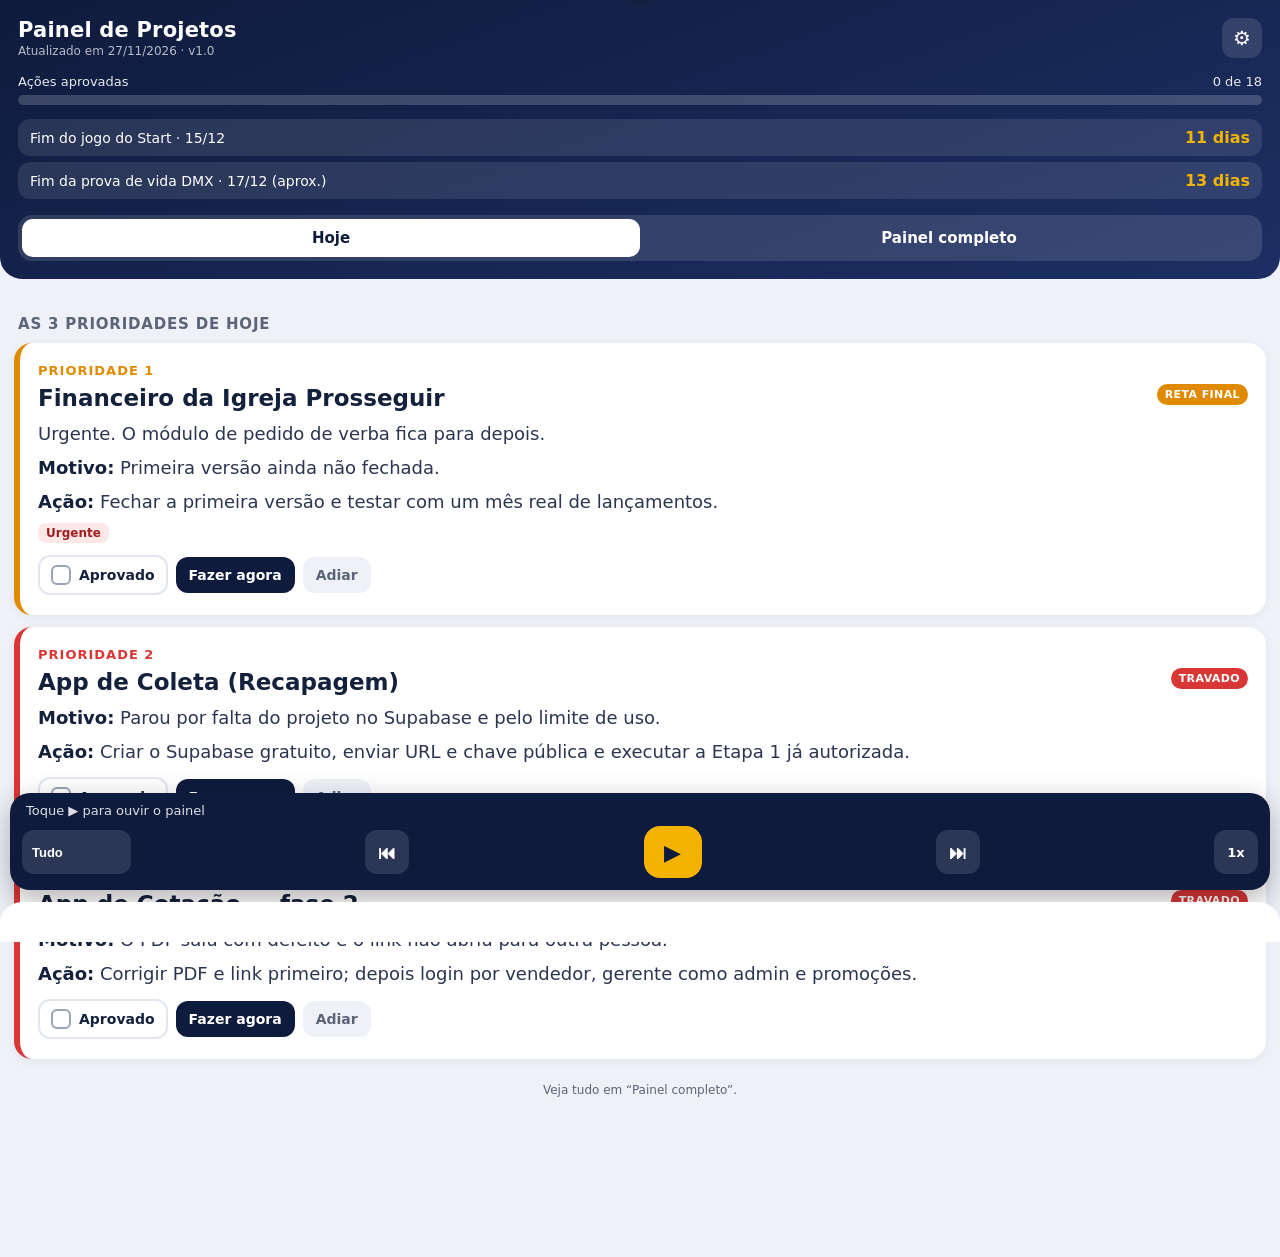
==== painel/index.html @ 4a99738c "Painel de Projetos: app" ====
<!DOCTYPE html>
<html lang="pt-BR">
<head>
<meta charset="utf-8">
<meta name="viewport" content="width=device-width,initial-scale=1,viewport-fit=cover">
<title>Painel de Projetos</title>
<meta name="theme-color" content="#0f1b3d">
<link rel="manifest" href="manifest.json">
<link rel="icon" href="icon.svg" type="image/svg+xml">
<link rel="apple-touch-icon" href="icon.svg">
<style>
:root{
  --bg:#eef1f7;--card:#fff;--ink:#14213d;--muted:#5b6478;--line:#e2e6ef;
  --navy:#0f1b3d;--navy2:#1d2f63;--gold:#f5b301;
  --noar:#14a44d;--final:#e08a00;--travado:#d93636;--ideia:#7a4cd9;
}
*{box-sizing:border-box;-webkit-tap-highlight-color:transparent}
html,body{margin:0;background:var(--bg);color:var(--ink);font-family:system-ui,-apple-system,"Segoe UI",Roboto,sans-serif;overflow-x:hidden}
body{padding-bottom:calc(150px + env(safe-area-inset-bottom))}
button{font:inherit;cursor:pointer}
header{background:linear-gradient(160deg,var(--navy),var(--navy2));color:#fff;padding:calc(18px + env(safe-area-inset-top)) 18px 18px;border-radius:0 0 22px 22px}
.top{display:flex;align-items:center;justify-content:space-between}
.top h1{font-size:21px;margin:0;letter-spacing:.2px}
.top small{display:block;opacity:.7;font-size:12px;margin-top:2px}
.gear{background:rgba(255,255,255,.12);border:0;color:#fff;width:40px;height:40px;border-radius:12px;font-size:20px}
.prog{margin-top:16px}
.prog .lbl{display:flex;justify-content:space-between;font-size:13px;opacity:.9}
.bar{height:10px;background:rgba(255,255,255,.18);border-radius:10px;margin-top:6px;overflow:hidden}
.bar i{display:block;height:100%;background:var(--gold);border-radius:10px;transition:width .4s}
.prazos{display:flex;flex-direction:column;gap:6px;margin-top:14px}
.prazo{display:flex;justify-content:space-between;align-items:center;background:rgba(255,255,255,.1);padding:9px 12px;border-radius:12px;font-size:14px}
.prazo b{color:var(--gold);font-size:16px}
.seg{display:flex;background:rgba(255,255,255,.12);border-radius:14px;padding:4px;margin-top:16px}
.seg button{flex:1;border:0;background:transparent;color:#fff;padding:10px;border-radius:11px;font-weight:600;font-size:15px}
.seg button.on{background:#fff;color:var(--navy)}
.previa{background:#fff4e0;color:#8a5600;font-size:13px;line-height:1.4;padding:10px 14px;margin:12px 14px 0;border-radius:12px;font-weight:600}
main{padding:14px 14px 0}
.stats{display:grid;grid-template-columns:repeat(4,1fr);gap:8px;margin-bottom:6px}
.stat{background:var(--card);border-radius:14px;padding:10px 4px;text-align:center;border-top:4px solid}
.stat b{display:block;font-size:22px}
.stat span{font-size:11px;color:var(--muted)}
h2{font-size:15px;text-transform:uppercase;letter-spacing:.8px;color:var(--muted);margin:22px 4px 10px;display:flex;align-items:center;gap:8px}
h2 .dot{width:10px;height:10px;border-radius:50%}
.card{background:var(--card);border-radius:18px;padding:15px 15px 14px;margin-bottom:12px;box-shadow:0 2px 10px rgba(20,33,61,.06);border-left:6px solid var(--c);transition:box-shadow .3s,transform .3s}
.card.reading{box-shadow:0 0 0 3px var(--gold),0 6px 20px rgba(20,33,61,.18);transform:scale(1.01)}
.card.adiado{opacity:.6}
.card .hd{display:flex;justify-content:space-between;gap:10px;align-items:flex-start}
.card h3{margin:0;font-size:17px;line-height:1.25}
.tag{flex:none;font-size:11px;font-weight:700;color:#fff;background:var(--c);padding:4px 8px;border-radius:20px;text-transform:uppercase;letter-spacing:.4px}
.card p{margin:8px 0 0;font-size:15px;line-height:1.45;color:#2b3550}
.card .k{font-weight:700;color:var(--ink)}
.flags{display:flex;flex-wrap:wrap;gap:6px;margin-top:8px}
.flag{font-size:12px;background:#fff4e0;color:#8a5600;padding:3px 8px;border-radius:8px;font-weight:600}
.flag.red{background:#fde7e7;color:#a01d1d}
.flag.blue{background:#e6edff;color:#1d3a8a}
.acts{display:flex;gap:8px;margin-top:12px;align-items:center;flex-wrap:wrap}
.chk{display:flex;align-items:center;gap:8px;border:2px solid var(--line);border-radius:12px;padding:8px 11px;font-weight:600;font-size:14px;background:#fff;color:var(--ink)}
.chk .box{width:20px;height:20px;border-radius:6px;border:2px solid #9aa3b5;display:grid;place-items:center;font-size:14px;color:#fff}
.chk.on{border-color:var(--noar);background:#ebf8f0}
.chk.on .box{background:var(--noar);border-color:var(--noar)}
.btn{border:0;border-radius:12px;padding:10px 13px;font-weight:700;font-size:14px}
.btn.go{background:var(--navy);color:#fff}
.btn.later{background:#eef1f7;color:var(--muted)}
.hoje .card{padding:20px 18px}
.hoje .card h3{font-size:23px}
.hoje .card p{font-size:18px}
.hoje .num{font-size:13px;font-weight:800;color:var(--c);letter-spacing:1px;margin-bottom:6px}
.dec{background:var(--card);border-radius:18px;padding:15px;margin-bottom:12px}
.dec h3{margin:0 0 10px;font-size:16px}
.opts{display:flex;flex-direction:column;gap:8px}
.opt{border:2px solid var(--line);background:#fff;border-radius:12px;padding:11px;text-align:left;font-weight:600;font-size:15px;color:var(--ink)}
.opt.on{border-color:var(--navy);background:#e9eefc}
.foot{text-align:center;color:var(--muted);font-size:12px;margin:24px 0 10px}
.player{position:fixed;left:10px;right:10px;bottom:calc(10px + env(safe-area-inset-bottom));background:var(--navy);color:#fff;border-radius:20px;padding:10px 12px 12px;box-shadow:0 10px 30px rgba(0,0,0,.3);z-index:20}
.player .now{font-size:13px;opacity:.85;white-space:nowrap;overflow:hidden;text-overflow:ellipsis;margin:0 4px 8px}
.player .row{display:flex;align-items:center;justify-content:space-between;gap:8px}
.pb{background:rgba(255,255,255,.12);border:0;color:#fff;border-radius:12px;height:44px;min-width:44px;font-size:18px;font-weight:700}
.pb.play{background:var(--gold);color:var(--navy);width:58px;height:52px;border-radius:16px;font-size:22px}
.pb.small{font-size:13px;padding:0 10px}
select.pb{appearance:none;padding:0 10px;font-size:13px}
select.pb option{color:#000}
.veil{position:fixed;inset:0;background:rgba(10,15,30,.5);z-index:30;display:none}
.veil.on{display:block}
.sheet{position:fixed;left:0;right:0;bottom:0;background:#fff;border-radius:22px 22px 0 0;padding:18px 18px calc(22px + env(safe-area-inset-bottom));z-index:31;transform:translateY(105%);transition:transform .25s;max-height:86vh;overflow-y:auto}
.sheet.on{transform:none}
.sheet h3{margin:0 0 10px;font-size:19px}
.sheet pre{white-space:pre-wrap;font-family:inherit;font-size:15px;line-height:1.5;background:#f3f5fa;border-radius:14px;padding:14px;margin:0 0 12px}
.sheet .row{display:flex;flex-direction:column;gap:8px}
.sheet .btn{padding:14px;font-size:16px;text-align:center;text-decoration:none;display:block}
.sheet .btn.wa{background:#1faa53;color:#fff}
.sheet .btn.ln{background:var(--gold);color:var(--navy)}
.sheet label{display:block;font-weight:600;font-size:14px;margin:12px 0 6px}
.sheet input{width:100%;padding:12px;border:2px solid var(--line);border-radius:12px;font-size:16px}
.sheet .note{font-size:13px;color:var(--muted);line-height:1.45;margin-top:10px}
.toast{position:fixed;left:50%;top:calc(16px + env(safe-area-inset-top));transform:translate(-50%,-150%);background:var(--ink);color:#fff;padding:12px 16px;border-radius:14px;font-size:14px;z-index:40;transition:transform .3s;max-width:90vw;text-align:center}
.toast.on{transform:translate(-50%,0)}
</style>
</head>
<body>
<header>
  <div class="top">
    <div><h1>Painel de Projetos</h1><small id="upd"></small></div>
    <button class="gear" id="gear" aria-label="Configurações">⚙</button>
  </div>
  <div class="prog">
    <div class="lbl"><span>Ações aprovadas</span><span id="progTxt"></span></div>
    <div class="bar"><i id="progBar"></i></div>
  </div>
  <div class="prazos" id="prazos"></div>
  <div class="seg"><button id="tHoje" class="on">Hoje</button><button id="tTudo">Painel completo</button></div>
</header>
<div class="previa" id="previa" hidden>Prévia no Claude. Tudo funciona aqui, menos a voz do ElevenLabs e o download do backup: esses dois só funcionam no site publicado.</div>
<main id="main"></main>

<div class="player">
  <div class="now" id="now">Toque ▶ para ouvir o painel</div>
  <div class="row">
    <select class="pb" id="filtro" aria-label="O que ouvir">
      <option value="tudo">Tudo</option>
      <option value="travados">Só travados</option>
      <option value="hoje">Ações de hoje</option>
    </select>
    <button class="pb" id="prev" aria-label="Anterior">⏮</button>
    <button class="pb play" id="play" aria-label="Tocar">▶</button>
    <button class="pb" id="next" aria-label="Próximo">⏭</button>
    <button class="pb small" id="vel">1,0x</button>
  </div>
</div>
<audio id="aud" preload="auto"></audio>

<div class="veil" id="veil"></div>
<div class="sheet" id="sheet"></div>
<div class="toast" id="toast"></div>

<script src="data.js"></script>
<script>
const D = window.PAINEL;
const PREVIA = !!window.PREVIA;
const KEY = "painel-denilson-v1";
let st = {aprov:{}, adiado:{}, dec:{}, aba:"hoje", vel:1, pin:""};
try{ Object.assign(st, JSON.parse(localStorage.getItem(KEY)||"{}")); }catch(e){}
const save = ()=>{ try{localStorage.setItem(KEY, JSON.stringify(st));}catch(e){} };
const $ = s=>document.querySelector(s);
const byId = Object.fromEntries(D.projetos.map(p=>[p.id,p]));
const COR = {noar:"var(--noar)", final:"var(--final)", travado:"var(--travado)", ideia:"var(--ideia)"};
const NOME = {noar:"No ar", final:"Reta final", travado:"Travado", ideia:"Ideia"};
const esc = s=>String(s??"").replace(/[&<>"]/g,c=>({"&":"&amp;","<":"&lt;",">":"&gt;",'"':"&quot;"}[c]));
const fmt = iso=>{const [y,m,d]=iso.split("-");return d+"/"+m+"/"+y};
const dias = iso=>Math.ceil((new Date(iso+"T23:59:59")-new Date())/864e5);
if(PREVIA) $("#previa").hidden=false;

function toast(t){const e=$("#toast");e.textContent=t;e.classList.add("on");clearTimeout(e._t);e._t=setTimeout(()=>e.classList.remove("on"),2600)}

function header(){
  $("#upd").textContent = "Atualizado em "+fmt(D.atualizado)+" · v"+D.versao;
  const comAcao = D.projetos.filter(p=>p.acao);
  const ok = comAcao.filter(p=>st.aprov[p.id]).length;
  $("#progTxt").textContent = ok+" de "+comAcao.length;
  $("#progBar").style.width = (comAcao.length? ok/comAcao.length*100:0)+"%";
  $("#prazos").innerHTML = D.prazos.map(z=>{const n=dias(z.data);
    return `<div class="prazo"><span>${esc(z.titulo)} · ${fmt(z.data).slice(0,5)}${z.aprox?" (aprox.)":""}</span><b>${n<0?"passou":n===0?"hoje":n+(n===1?" dia":" dias")}</b></div>`}).join("");
  $("#tHoje").classList.toggle("on", st.aba==="hoje");
  $("#tTudo").classList.toggle("on", st.aba!=="hoje");
}

function cardHTML(p, n){
  const ad = st.adiado[p.id];
  const flags = [];
  if(p.urgente) flags.push('<span class="flag red">Urgente</span>');
  if(p.prazo) flags.push(`<span class="flag">Prazo ${fmt(p.prazo).slice(0,5)} · ${Math.max(0,dias(p.prazo))} dias</span>`);
  if(p.notebook) flags.push('<span class="flag blue">Dia do notebook</span>');
  if(ad) flags.push(`<span class="flag">Adiado em ${ad}</span>`);
  let acts = "";
  if(p.acao){
    acts = `<div class="acts">
      <button class="chk ${st.aprov[p.id]?"on":""}" data-ap="${p.id}"><span class="box">✓</span>Aprovado</button>
      ${p.agora?`<button class="btn go" data-go="${p.id}">Fazer agora</button>`:""}
      <button class="btn later" data-ad="${p.id}">${ad?"Retomar":"Adiar"}</button></div>`;
  }
  return `<article class="card ${ad?"adiado":""}" id="c-${p.id}" style="--c:${COR[p.estado]}">
    ${n?`<div class="num">PRIORIDADE ${n}</div>`:""}
    <div class="hd"><h3>${esc(p.titulo)}</h3><span class="tag">${NOME[p.estado]}</span></div>
    ${p.resumo?`<p>${esc(p.resumo)}</p>`:""}
    ${p.motivo?`<p><span class="k">Motivo:</span> ${esc(p.motivo)}</p>`:""}
    ${p.acao?`<p><span class="k">Ação:</span> ${esc(p.acao)}</p>`:""}
    ${flags.length?`<div class="flags">${flags.join("")}</div>`:""}
    ${acts}</article>`;
}

function render(){
  header();
  const m = $("#main");
  if(st.aba==="hoje"){
    m.className="hoje";
    m.innerHTML = `<h2>As 3 prioridades de hoje</h2>` + D.hoje.map((id,i)=>cardHTML(byId[id], i+1)).join("")
      + `<div class="foot">Veja tudo em “Painel completo”.</div>`;
    return;
  }
  m.className="";
  const cont = e=>D.projetos.filter(p=>p.estado===e).length;
  let h = `<div class="stats">${["noar","final","travado","ideia"].map(e=>`<div class="stat" style="border-color:${COR[e]}"><b>${cont(e)}</b><span>${{noar:"No ar",final:"Andamento",travado:"Pendentes",ideia:"Ideias"}[e]}</span></div>`).join("")}</div>`;
  const ordem = [["final","Em andamento"],["travado","Pendentes"],["noar","Concluídos e no ar"],["ideia","Ideias"]];
  for(const [e,t] of ordem){
    const lista = D.projetos.filter(p=>p.estado===e).sort((a,b)=>(!!st.adiado[a.id])-(!!st.adiado[b.id]));
    h += `<h2><span class="dot" style="background:${COR[e]}"></span>${t}</h2>` + lista.map(p=>cardHTML(p)).join("");
  }
  h += `<h2><span class="dot" style="background:var(--navy)"></span>Decisões pendentes</h2>`;
  h += D.decisoes.map(d=>`<div class="dec" id="d-${d.id}"><h3>${esc(d.pergunta)}</h3><div class="opts">${d.opcoes.map((o,i)=>`<button class="opt ${st.dec[d.id]===i?"on":""}" data-dec="${d.id}" data-i="${i}">${st.dec[d.id]===i?"✓ ":""}${esc(o)}</button>`).join("")}</div></div>`).join("");
  h += `<div class="foot">Toque de novo numa opção para desmarcar.</div>`;
  m.innerHTML = h;
}

document.addEventListener("click", ev=>{
  const b = ev.target.closest("button"); if(!b) return;
  if(b.dataset.ap){ const id=b.dataset.ap; st.aprov[id]=!st.aprov[id]; if(!st.aprov[id]) delete st.aprov[id]; save(); render(); if(st.aprov[id]) toast("Aprovado ✓"); }
  else if(b.dataset.ad){ const id=b.dataset.ad; if(st.adiado[id]) delete st.adiado[id]; else st.adiado[id]=new Date().toLocaleDateString("pt-BR").slice(0,5); save(); render(); }
  else if(b.dataset.go){ abrirAgora(byId[b.dataset.go]); }
  else if(b.dataset.dec){ const id=b.dataset.dec, i=+b.dataset.i; if(st.dec[id]===i) delete st.dec[id]; else st.dec[id]=i; save(); render(); }
});
$("#tHoje").onclick=()=>{st.aba="hoje";save();render();scrollTo(0,0)};
$("#tTudo").onclick=()=>{st.aba="tudo";save();render()};

function abrirSheet(html){ $("#sheet").innerHTML=html; $("#sheet").classList.add("on"); $("#veil").classList.add("on"); }
function fechar(){ $("#sheet").classList.remove("on"); $("#veil").classList.remove("on"); }
$("#veil").onclick=fechar;
function abrirAgora(p){
  const a=p.agora;
  if(a.tipo==="decisao"){ st.aba="tudo"; save(); render(); setTimeout(()=>document.getElementById("d-"+a.ref)?.scrollIntoView({behavior:"smooth",block:"center"}),50); return; }
  let dica, botoes = `<button class="btn later" id="copiar">Só copiar o texto</button>`;
  if(a.para==="claude"){ dica="Mensagem pronta para o Claude. Toque no botão amarelo: o Claude abre com ela já escrita, é só enviar.";
    botoes = `<a class="btn ln" target="_blank" rel="noopener" href="https://claude.ai/new?q=${encodeURIComponent(a.texto)}">Mandar para o Claude</a>` + botoes; }
  else if(a.tipo==="whats"){ dica="Mensagem pronta. Toque no botão verde, escolha o contato no WhatsApp e envie.";
    botoes = `<a class="btn wa" target="_blank" rel="noopener" href="https://wa.me/?text=${encodeURIComponent(a.texto)}">Enviar no WhatsApp</a>` + botoes; }
  else if(a.tipo==="link"){ dica="Passo a passo. Toque no botão amarelo para abrir o lugar certo e siga os passos abaixo.";
    botoes = `<a class="btn ln" target="_blank" rel="noopener" href="${esc(a.url)}">${esc(a.rotulo)}</a>` + botoes; }
  else dica="Passo a passo para você seguir.";
  abrirSheet(`<h3>${esc(p.titulo)}</h3><div class="note" style="margin:0 0 10px;font-size:15px;color:var(--ink)">${dica}</div><pre>${esc(a.texto)}</pre><div class="row">${botoes}<button class="btn later" id="fch">Fechar</button></div>`);
  $("#copiar").onclick=()=>{ try{ navigator.clipboard.writeText(a.texto).then(()=>toast("Texto copiado"),()=>toast("Segure o texto para copiar")); }catch(e){ toast("Segure o texto para copiar"); } };
  $("#fch").onclick=fechar;
}

$("#gear").onclick=()=>{
  abrirSheet(`<h3>Configurações</h3>
   <label>PIN da voz (só se você cadastrar PAINEL_PIN no Netlify)</label>
   <input id="pin" type="password" inputmode="numeric" value="${esc(st.pin)}" placeholder="Ex.: 4 a 8 números">
   <div class="note">A voz é sempre a do ElevenLabs. A voz do navegador não é usada em nenhuma situação.</div>
   <label>Backup das marcações</label>
   <div class="row">
     <button class="btn go" id="bk">Baixar backup</button>
     <button class="btn later" id="rs">Restaurar backup</button>
     <button class="btn later" id="lc">Limpar áudios guardados</button>
   </div>
   <div class="note">Último backup: ${st.ultimoBackup||"nunca"}</div>
   <input type="file" id="arq" accept="application/json" hidden>
   <div class="row" style="margin-top:14px"><button class="btn go" id="okc">Salvar e fechar</button></div>`);
  $("#okc").onclick=()=>{ st.pin=$("#pin").value.trim(); save(); fechar(); toast("Salvo"); };
  $("#bk").onclick=()=>{ if(PREVIA){ toast("Na prévia não dá para baixar. No site publicado funciona."); return; }
    st.ultimoBackup=new Date().toLocaleString("pt-BR"); save();
    const b=new Blob([JSON.stringify(st,null,1)],{type:"application/json"}); const a=document.createElement("a");
    a.href=URL.createObjectURL(b); a.download="painel-backup-"+new Date().toISOString().slice(0,10)+".json"; a.click(); };
  $("#rs").onclick=()=>$("#arq").click();
  $("#arq").onchange=e=>{ const f=e.target.files[0]; if(!f) return; f.text().then(t=>{ try{ Object.assign(st, JSON.parse(t)); save(); fechar(); render(); toast("Backup restaurado"); }catch(x){ toast("Arquivo inválido"); } }); };
  $("#lc").onclick=async()=>{ try{ if(window.caches) await caches.delete("painel-audio"); }catch(e){} toast("Áudios apagados; serão gerados de novo"); };
};

// ---------- VOZ ELEVENLABS ----------
const aud = $("#aud");
let fila=[], pos=0, tocando=false;
const hash = s=>{let h=5381;for(const c of s)h=((h<<5)+h+c.codePointAt(0))|0;return (h>>>0).toString(36)};
function montarFila(){
  const f=$("#filtro").value;
  if(f==="hoje") return D.hoje.map(id=>byId[id]);
  if(f==="travados") return D.projetos.filter(p=>p.estado==="travado");
  const ord=["final","travado","noar","ideia"];
  return [{id:"resumo",titulo:"Resumo do painel",fala:D.resumoFala}, ...ord.flatMap(e=>D.projetos.filter(p=>p.estado===e))];
}
async function obterAudio(item){
  if(PREVIA) throw new Error("previa");
  const chave = "/voz/"+item.id+"-"+hash(item.fala);
  const cache = window.caches ? await caches.open("painel-audio") : null;
  if(cache){ const r = await cache.match(chave); if(r) return URL.createObjectURL(await r.blob()); }
  try{ const r = await fetch("audio/"+item.id+".mp3"); if(r.ok && (r.headers.get("content-type")||"").includes("audio")){ const b=await r.blob(); return URL.createObjectURL(b); } }catch(e){}
  const r = await fetch("/.netlify/functions/tts",{method:"POST",headers:{"Content-Type":"application/json","x-painel-pin":st.pin||""},body:JSON.stringify({text:item.fala})});
  if(r.status===401) throw new Error("pin");
  if(!r.ok) throw new Error("off");
  const b = await r.blob();
  if(cache) await cache.put(chave, new Response(b,{headers:{"Content-Type":"audio/mpeg"}}));
  return URL.createObjectURL(b);
}
function marcar(item){
  document.querySelectorAll(".card.reading").forEach(c=>c.classList.remove("reading"));
  const el=document.getElementById("c-"+item.id);
  if(el){ el.classList.add("reading"); el.scrollIntoView({behavior:"smooth",block:"center"}); }
  $("#now").textContent = "🔊 "+(pos+1)+"/"+fila.length+" · "+item.titulo;
  try{ if("mediaSession" in navigator) navigator.mediaSession.metadata = new MediaMetadata({title:item.titulo, artist:"Painel de Projetos", artwork:[{src:"icon.svg",sizes:"any",type:"image/svg+xml"}]}); }catch(e){}
}
let timerPrevia=null;
async function tocar(i){
  clearTimeout(timerPrevia);
  if(i<0||i>=fila.length){ parar(); $("#now").textContent="Fim da leitura ✓"; return; }
  pos=i; const item=fila[i];
  if(st.aba==="hoje" && $("#filtro").value!=="hoje" && !document.getElementById("c-"+item.id) && item.id!=="resumo"){ st.aba="tudo"; render(); }
  marcar(item); $("#now").textContent += " (preparando voz…)";
  try{
    aud.src = await obterAudio(item); aud.playbackRate=st.vel; await aud.play();
    tocando=true; $("#play").textContent="⏸"; marcar(item);
    if(fila[i+1]) obterAudio(fila[i+1]).catch(()=>{});
  }catch(e){
    if(e.message==="previa"){
      // Simula a leitura: destaca um cartão de cada vez, sem som.
      tocando=true; $("#play").textContent="⏸"; marcar(item);
      $("#now").textContent += " · sem som na prévia";
      timerPrevia=setTimeout(()=>{ if(tocando) tocar(pos+1); }, Math.max(2500, item.fala.length*45/st.vel));
      return;
    }
    parar();
    if(e.message==="pin") toast("PIN da voz incorreto. Ajuste na engrenagem ⚙");
    else { $("#now").textContent="Voz ElevenLabs ainda não ativada neste site"; toast("Voz desligada: falta cadastrar a chave do ElevenLabs no Netlify. Veja o cartão “Painel de Projetos — voz”."); }
  }
}
function parar(){ clearTimeout(timerPrevia); aud.pause(); tocando=false; $("#play").textContent="▶"; }
aud.onended=()=>tocar(pos+1);
$("#play").onclick=()=>{
  if(tocando){ parar(); return; }
  if(!PREVIA && aud.src && !aud.ended && aud.currentTime>0){ aud.play(); tocando=true; $("#play").textContent="⏸"; return; }
  if(!fila.length) fila=montarFila();
  tocar(PREVIA?pos:0);
};
$("#next").onclick=()=>{ if(!fila.length) fila=montarFila(); tocar(pos+1); };
$("#prev").onclick=()=>{ if(!fila.length) fila=montarFila(); tocar(Math.max(0,pos-1)); };
$("#filtro").onchange=()=>{ parar(); aud.removeAttribute("src"); fila=montarFila(); pos=0; $("#now").textContent="Toque ▶ para ouvir"; };
const VELS=[0.9,1,1.15,1.3];
const velTxt=()=>$("#vel").textContent=String(st.vel).replace(".",",")+"x";
$("#vel").onclick=()=>{ st.vel=VELS[(VELS.indexOf(st.vel)+1)%VELS.length]; aud.playbackRate=st.vel; save(); velTxt(); };
try{ if("mediaSession" in navigator){
  navigator.mediaSession.setActionHandler("play",()=>$("#play").click());
  navigator.mediaSession.setActionHandler("pause",()=>parar());
  navigator.mediaSession.setActionHandler("nexttrack",()=>$("#next").click());
  navigator.mediaSession.setActionHandler("previoustrack",()=>$("#prev").click());
} }catch(e){}
velTxt(); render();
if(!PREVIA && "serviceWorker" in navigator) navigator.serviceWorker.register("sw.js");
</script>
</body>
</html>
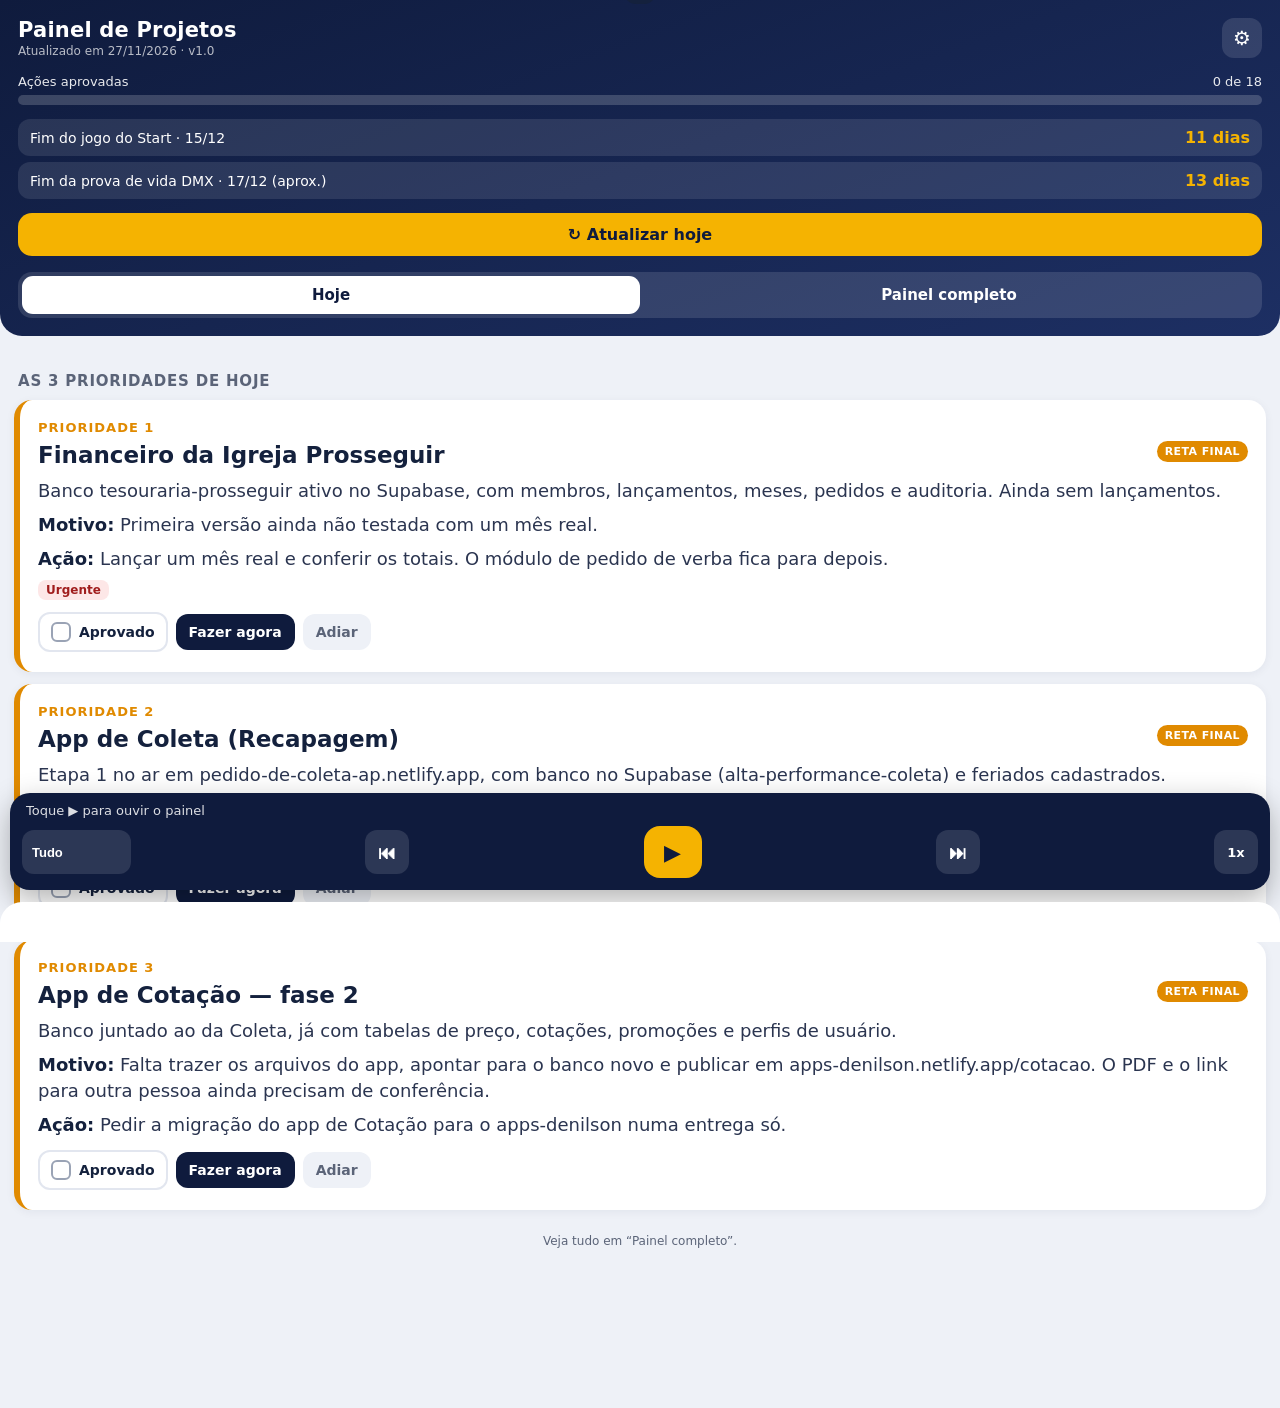
==== commit 2848339d: "Painel: botão Atualizar hoje" ====
--- a/painel/index.html
+++ b/painel/index.html
@@ -23,6 +23,7 @@
 .top h1{font-size:21px;margin:0;letter-spacing:.2px}
 .top small{display:block;opacity:.7;font-size:12px;margin-top:2px}
 .gear{background:rgba(255,255,255,.12);border:0;color:#fff;width:40px;height:40px;border-radius:12px;font-size:20px}
+.atual{display:flex;align-items:center;justify-content:center;gap:8px;margin-top:14px;background:var(--gold);color:var(--navy);text-decoration:none;font-weight:800;font-size:16px;padding:12px;border-radius:14px}
 .prog{margin-top:16px}
 .prog .lbl{display:flex;justify-content:space-between;font-size:13px;opacity:.9}
 .bar{height:10px;background:rgba(255,255,255,.18);border-radius:10px;margin-top:6px;overflow:hidden}
@@ -107,6 +108,7 @@
     <div class="bar"><i id="progBar"></i></div>
   </div>
   <div class="prazos" id="prazos"></div>
+  <a class="atual" id="atual" target="_blank" rel="noopener">↻ Atualizar hoje</a>
   <div class="seg"><button id="tHoje" class="on">Hoje</button><button id="tTudo">Painel completo</button></div>
 </header>
 <div class="previa" id="previa" hidden>Prévia no Claude. Tudo funciona aqui, menos a voz do ElevenLabs e o download do backup: esses dois só funcionam no site publicado.</div>
@@ -148,6 +150,8 @@
 const fmt = iso=>{const [y,m,d]=iso.split("-");return d+"/"+m+"/"+y};
 const dias = iso=>Math.ceil((new Date(iso+"T23:59:59")-new Date())/864e5);
 if(PREVIA) $("#previa").hidden=false;
+const PEDIDO_ATUALIZAR = "Atualize hoje o meu Painel de Projetos (use a skill publicar-sem-notebook).\n1. Leia painel/data.js no GitHub Denidssecia/teste-publicacao, pelo Zapier.\n2. Busque as novidades: pastas e mudanças recentes do repositório, sites no Netlify, projetos e tabelas do Supabase e o que está na minha memória.\n3. Mude os cartões que avançaram (pendente, andamento, no ar), atualize a data e o resumo falado, com números por extenso.\n4. Publique o data.js pelo Zapier e confira em apps-denilson.netlify.app/painel.\n5. Me diga em poucas linhas o que mudou.";
+$("#atual").href = "https://claude.ai/new?q="+encodeURIComponent(PEDIDO_ATUALIZAR);
 
 function toast(t){const e=$("#toast");e.textContent=t;e.classList.add("on");clearTimeout(e._t);e._t=setTimeout(()=>e.classList.remove("on"),2600)}
 
